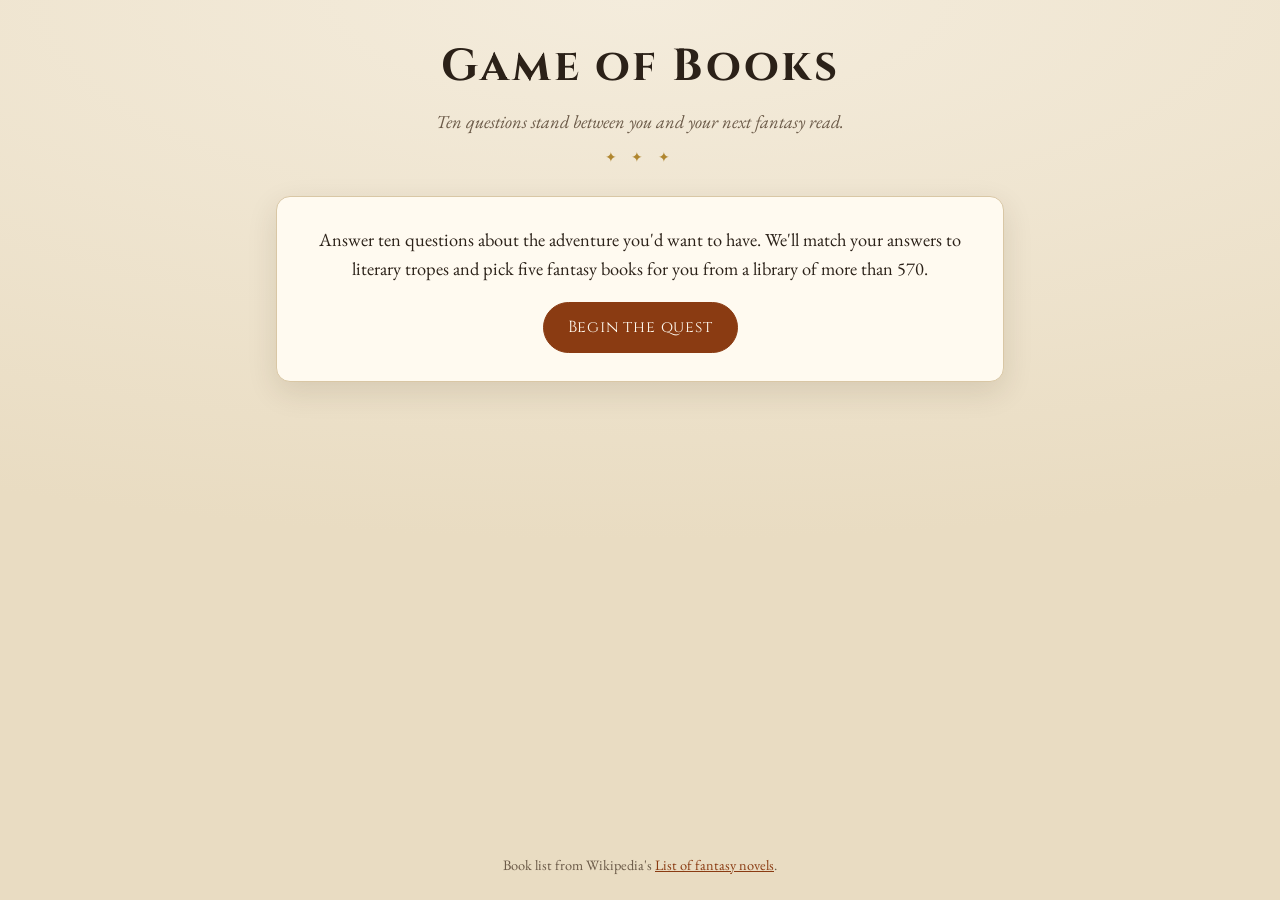
==== results.html @ 36266f68 "Add results.html with the five-book recommendation list Reads the answers from the query string, loa" ====
<!doctype html>
<html lang="en">
<head>
  <meta charset="utf-8">
  <meta name="viewport" content="width=device-width, initial-scale=1">
  <title>Your Reading List · Game of Books</title>
  <meta name="description" content="Five fantasy novels matched to your favourite literary tropes.">
  <link rel="preconnect" href="https://fonts.googleapis.com">
  <link rel="preconnect" href="https://fonts.gstatic.com" crossorigin>
  <link href="https://fonts.googleapis.com/css2?family=Cinzel:wght@600;700&family=EB+Garamond:ital@0;1&display=swap" rel="stylesheet">
  <link rel="stylesheet" href="css/styles.css">
</head>
<body>
  <main class="wrap">
    <header class="site">
      <h1><a href="./">Game of Books</a></h1>
      <p class="flourish" aria-hidden="true">✦ ✦ ✦</p>
    </header>

    <section class="card">
      <div class="results-head">
        <h2>Your reading list</h2>
        <p>Your answers point to these tropes:</p>
        <ul id="tropes" class="chips"></ul>
      </div>

      <p id="status" class="status">Searching the library…</p>
      <ol id="books" class="books"></ol>

      <div class="actions">
        <a class="btn" href="./">Play again</a>
        <button id="share" class="btn ghost" type="button">Copy link to this list</button>
      </div>
    </section>
  </main>

  <footer class="site">
    Book list from Wikipedia's <a href="https://en.wikipedia.org/wiki/List_of_fantasy_novels">List of fantasy novels</a>.
  </footer>

  <script src="js/quiz.js"></script>
  <script src="js/results.js"></script>
</body>
</html>
---- css/styles.css ----
:root {
  --bg: #f4ecdc;
  --bg-deep: #e9dcc2;
  --surface: #fffaf0;
  --ink: #2b2118;
  --ink-soft: #6b5a48;
  --accent: #8a3b12;
  --accent-ink: #fffaf0;
  --gold: #b0862f;
  --line: #d9c7a5;
  --chip: #f1e3c6;
  --shadow: 0 10px 30px rgba(60, 40, 20, 0.12);
  --radius: 14px;
  --font-display: "Cinzel", Georgia, serif;
  --font-body: "EB Garamond", Georgia, "Times New Roman", serif;
}

@media (prefers-color-scheme: dark) {
  :root {
    --bg: #15121c;
    --bg-deep: #0d0b12;
    --surface: #211c2b;
    --ink: #efe6d6;
    --ink-soft: #b5a891;
    --accent: #e0a458;
    --accent-ink: #1a1520;
    --gold: #d6b26a;
    --line: #3a3247;
    --chip: #2e2739;
    --shadow: 0 10px 30px rgba(0, 0, 0, 0.45);
  }
}

* { box-sizing: border-box; }

html, body { margin: 0; }

html { background: var(--bg-deep); }

body {
  min-height: 100vh;
  background: radial-gradient(ellipse 120% 60% at top, var(--bg) 0%, var(--bg-deep) 100%) no-repeat var(--bg-deep);
  color: var(--ink);
  font-family: var(--font-body);
  font-size: 1.15rem;
  line-height: 1.55;
  display: flex;
  flex-direction: column;
}

a { color: var(--accent); }

.wrap {
  width: 100%;
  max-width: 760px;
  margin: 0 auto;
  padding: 32px 16px 48px;
  flex: 1;
}

header.site {
  text-align: center;
  margin-bottom: 28px;
}

.site h1 {
  font-family: var(--font-display);
  font-weight: 700;
  letter-spacing: 0.06em;
  font-size: clamp(1.9rem, 6vw, 2.8rem);
  margin: 0;
}

.site h1 a { color: inherit; text-decoration: none; }

.site .tagline {
  margin: 6px 0 0;
  color: var(--ink-soft);
  font-style: italic;
}

.flourish {
  color: var(--gold);
  letter-spacing: 0.4em;
  font-size: 0.9rem;
  margin: 10px 0 0;
}

.card {
  background: var(--surface);
  border: 1px solid var(--line);
  border-radius: var(--radius);
  box-shadow: var(--shadow);
  padding: 28px 24px;
}

.btn {
  display: inline-block;
  font: inherit;
  font-family: var(--font-display);
  font-size: 1rem;
  letter-spacing: 0.05em;
  padding: 12px 24px;
  border-radius: 999px;
  border: 1px solid var(--accent);
  background: var(--accent);
  color: var(--accent-ink);
  cursor: pointer;
  text-decoration: none;
  transition: transform 0.15s ease, opacity 0.15s ease;
}

.btn:hover { transform: translateY(-1px); }
.btn:focus-visible { outline: 3px solid var(--gold); outline-offset: 3px; }

.btn.ghost {
  background: transparent;
  color: var(--accent);
}

.btn[disabled] { opacity: 0.4; cursor: default; transform: none; }

/* ---------- Intro ---------- */

.intro { text-align: center; }
.intro p { margin: 0 0 20px; }

/* ---------- Quiz ---------- */

.progress {
  display: flex;
  align-items: center;
  gap: 12px;
  margin-bottom: 20px;
  font-family: var(--font-display);
  font-size: 0.85rem;
  color: var(--ink-soft);
  letter-spacing: 0.08em;
}

.progress-track {
  flex: 1;
  height: 6px;
  background: var(--chip);
  border-radius: 999px;
  overflow: hidden;
}

.progress-fill {
  height: 100%;
  width: 0;
  background: linear-gradient(90deg, var(--gold), var(--accent));
  transition: width 0.3s ease;
}

.question h2 {
  font-family: var(--font-display);
  font-weight: 600;
  font-size: clamp(1.25rem, 4vw, 1.6rem);
  line-height: 1.3;
  margin: 0 0 20px;
}

.answers {
  list-style: none;
  margin: 0;
  padding: 0;
  display: grid;
  gap: 12px;
}

.answer {
  width: 100%;
  display: flex;
  align-items: center;
  gap: 14px;
  text-align: left;
  font: inherit;
  color: var(--ink);
  background: transparent;
  border: 1px solid var(--line);
  border-radius: 12px;
  padding: 14px 16px;
  cursor: pointer;
  transition: border-color 0.15s ease, background 0.15s ease, transform 0.15s ease;
}

.answer:hover { border-color: var(--accent); transform: translateX(2px); }
.answer:focus-visible { outline: 3px solid var(--gold); outline-offset: 2px; }

.answer.selected {
  border-color: var(--accent);
  background: var(--chip);
}

.answer .key {
  flex: none;
  width: 30px;
  height: 30px;
  border-radius: 50%;
  border: 1px solid var(--gold);
  color: var(--gold);
  display: grid;
  place-items: center;
  font-family: var(--font-display);
  font-size: 0.85rem;
}

.quiz-nav {
  display: flex;
  justify-content: space-between;
  align-items: center;
  margin-top: 22px;
  font-size: 0.95rem;
  color: var(--ink-soft);
}

.fade-in { animation: fade 0.35s ease both; }

@keyframes fade {
  from { opacity: 0; transform: translateY(6px); }
  to { opacity: 1; transform: none; }
}

/* ---------- Results ---------- */

.results-head { text-align: center; margin-bottom: 24px; }
.results-head h2 {
  font-family: var(--font-display);
  font-size: clamp(1.4rem, 5vw, 1.9rem);
  margin: 0 0 8px;
}
.results-head p { margin: 0 0 14px; color: var(--ink-soft); }

.chips {
  display: flex;
  flex-wrap: wrap;
  gap: 8px;
  justify-content: center;
  list-style: none;
  padding: 0;
  margin: 0;
}

.chip {
  background: var(--chip);
  border: 1px solid var(--line);
  border-radius: 999px;
  padding: 3px 12px;
  font-size: 0.95rem;
  white-space: nowrap;
}

.chip.strong { border-color: var(--gold); }

.books {
  list-style: none;
  margin: 0;
  padding: 0;
  display: grid;
  gap: 16px;
  counter-reset: book;
}

.book {
  display: grid;
  grid-template-columns: auto 1fr;
  gap: 4px 18px;
  align-items: start;
}

.book::before {
  counter-increment: book;
  content: counter(book);
  grid-row: span 4;
  font-family: var(--font-display);
  font-size: 2.2rem;
  line-height: 1;
  color: var(--gold);
  min-width: 1.2em;
  text-align: center;
}

.book h3 {
  font-family: var(--font-display);
  font-size: 1.2rem;
  margin: 0;
  line-height: 1.3;
}

.book .meta { margin: 0; color: var(--ink-soft); }
.book .chips { justify-content: flex-start; margin-top: 6px; }
.book .chip { font-size: 0.85rem; }
.book .links { margin: 8px 0 0; font-size: 0.95rem; }

.actions {
  display: flex;
  flex-wrap: wrap;
  gap: 12px;
  justify-content: center;
  margin-top: 28px;
}

.status { text-align: center; color: var(--ink-soft); }

footer.site {
  text-align: center;
  font-size: 0.9rem;
  color: var(--ink-soft);
  padding: 0 16px 24px;
}

@media (max-width: 480px) {
  .card { padding: 22px 16px; }
  .book { gap: 4px 12px; }
  .book::before { font-size: 1.7rem; }
}

@media (prefers-reduced-motion: reduce) {
  * { animation: none !important; transition: none !important; }
}
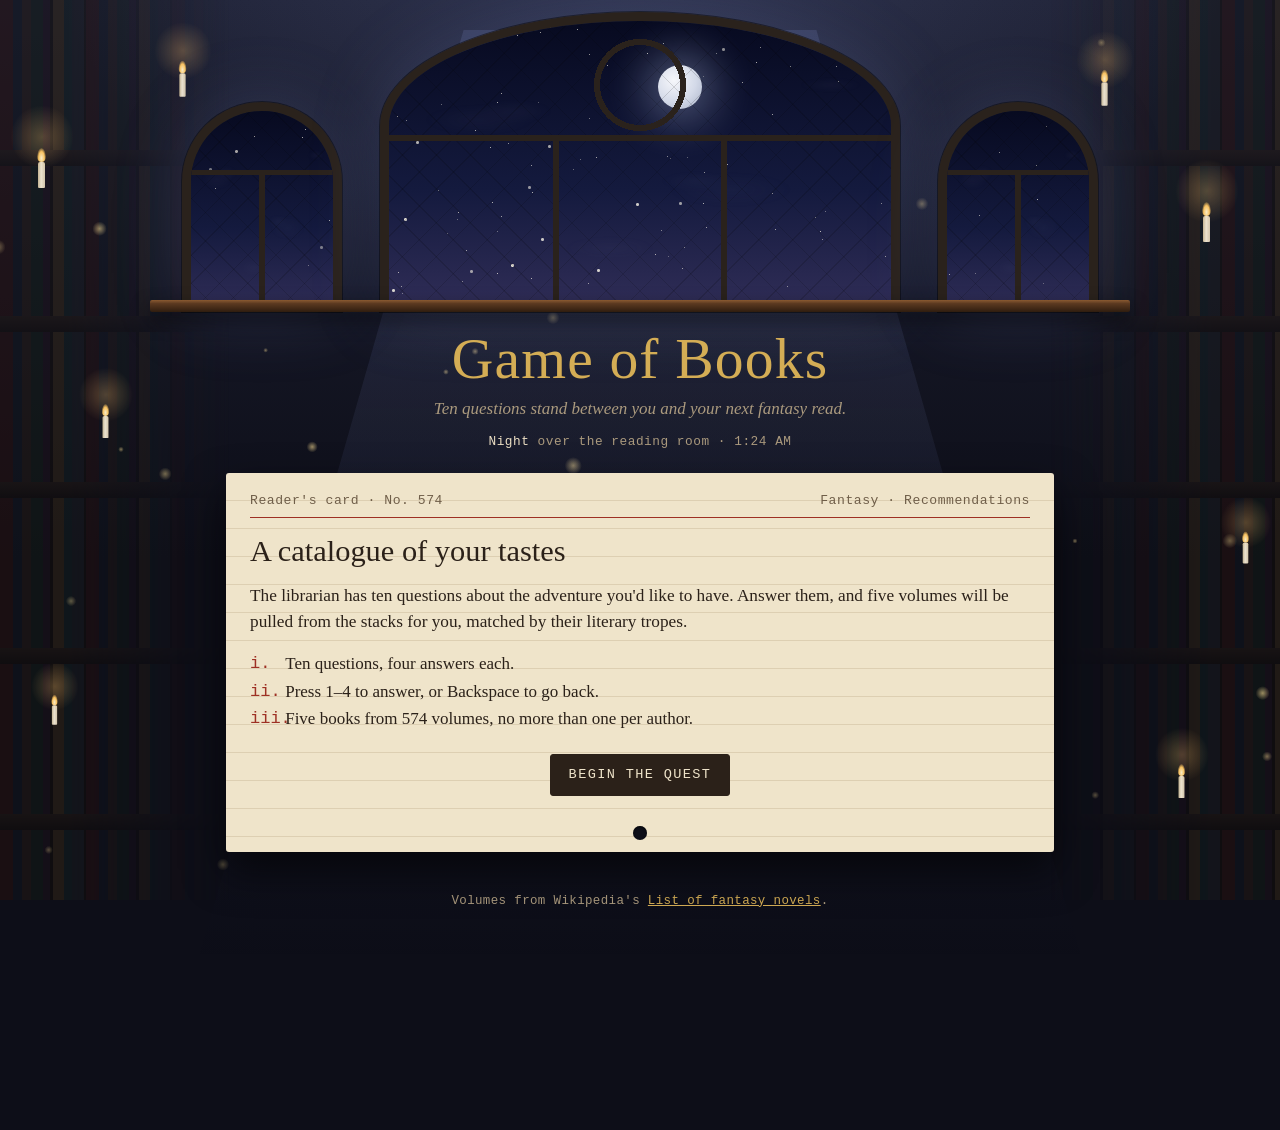
==== commit 38416b55: "Draw each library card out of its book on click Books are now buttons with a card peeking out of the" ====
--- a/results.html
+++ b/results.html
@@ -2,42 +2,42 @@
 <html lang="en">
 <head>
   <meta charset="utf-8">
-  <meta name="viewport" content="width=device-width, initial-scale=1">
+  <meta name="viewport" content="width=device-width, initial-scale=1, viewport-fit=cover">
   <title>Your Reading List · Game of Books</title>
-  <meta name="description" content="Five fantasy novels matched to your favourite literary tropes.">
+  <meta name="description" content="Five fantasy novels pulled from the stacks and matched to your favourite literary tropes.">
+  <meta name="theme-color" content="#14100c">
   <link rel="preconnect" href="https://fonts.googleapis.com">
   <link rel="preconnect" href="https://fonts.gstatic.com" crossorigin>
-  <link href="https://fonts.googleapis.com/css2?family=Cinzel:wght@600;700&family=EB+Garamond:ital@0;1&display=swap" rel="stylesheet">
+  <link rel="stylesheet" href="https://fonts.googleapis.com/css2?family=Alegreya:ital,wght@0,400;0,500;0,700;1,400&family=Cutive+Mono&family=IM+Fell+English+SC&family=IM+Fell+English:ital@0;1&display=swap">
   <link rel="stylesheet" href="css/styles.css">
 </head>
 <body>
   <main class="wrap">
-    <header class="site">
+    <header class="masthead">
       <h1><a href="./">Game of Books</a></h1>
-      <p class="flourish" aria-hidden="true">✦ ✦ ✦</p>
+      <p class="skytime" id="skytime"></p>
     </header>
 
-    <section class="card">
-      <div class="results-head">
-        <h2>Your reading list</h2>
-        <p>Your answers point to these tropes:</p>
-        <ul id="tropes" class="chips"></ul>
-      </div>
+    <h2 class="panel-h">Your Reading List</h2>
+    <p class="intro-line">Five volumes pulled from the stacks for you. Open a book to draw out its library card.</p>
+    <ul class="tastes" id="tropes"><li class="k">Your tropes</li></ul>
 
-      <p id="status" class="status">Searching the library…</p>
-      <ol id="books" class="books"></ol>
+    <p id="status" class="status" aria-live="polite">Searching the stacks…</p>
+    <div class="bookcase" id="case" hidden></div>
+    <p class="all-row"><button id="open-all" class="btn" type="button" hidden>Draw out every card</button></p>
+    <ol id="books" class="recs"></ol>
 
-      <div class="actions">
-        <a class="btn" href="./">Play again</a>
-        <button id="share" class="btn ghost" type="button">Copy link to this list</button>
-      </div>
-    </section>
+    <div class="actions">
+      <a class="btn solid" href="./">Play again</a>
+      <button id="share" class="btn" type="button">Copy link to this list</button>
+    </div>
   </main>
 
   <footer class="site">
-    Book list from Wikipedia's <a href="https://en.wikipedia.org/wiki/List_of_fantasy_novels">List of fantasy novels</a>.
+    Volumes from Wikipedia's <a href="https://en.wikipedia.org/wiki/List_of_fantasy_novels">List of fantasy novels</a>.
   </footer>
 
+  <script src="js/room.js"></script>
   <script src="js/quiz.js"></script>
   <script src="js/results.js"></script>
 </body>
--- a/css/styles.css
+++ b/css/styles.css
@@ -1,321 +1,396 @@
+/*
+ * Game of Books — styled as the Fantasy Reading Room: a library hall under a
+ * tall arched window whose sky follows the viewer's local hour, walnut shelves
+ * of gilt leather spines, and parchment catalogue cards. Single dark look by design.
+ */
 :root {
-  --bg: #f4ecdc;
-  --bg-deep: #e9dcc2;
-  --surface: #fffaf0;
-  --ink: #2b2118;
-  --ink-soft: #6b5a48;
-  --accent: #8a3b12;
-  --accent-ink: #fffaf0;
-  --gold: #b0862f;
-  --line: #d9c7a5;
-  --chip: #f1e3c6;
-  --shadow: 0 10px 30px rgba(60, 40, 20, 0.12);
-  --radius: 14px;
-  --font-display: "Cinzel", Georgia, serif;
-  --font-body: "EB Garamond", Georgia, "Times New Roman", serif;
-}
-
-@media (prefers-color-scheme: dark) {
-  :root {
-    --bg: #15121c;
-    --bg-deep: #0d0b12;
-    --surface: #211c2b;
-    --ink: #efe6d6;
-    --ink-soft: #b5a891;
-    --accent: #e0a458;
-    --accent-ink: #1a1520;
-    --gold: #d6b26a;
-    --line: #3a3247;
-    --chip: #2e2739;
-    --shadow: 0 10px 30px rgba(0, 0, 0, 0.45);
-  }
-}
-
-* { box-sizing: border-box; }
-
-html, body { margin: 0; }
-
-html { background: var(--bg-deep); }
-
+  color-scheme: dark;
+  --night: #14100c; --wall: #1e1712; --line: #3b2a1c;
+  --wood: #5b3920; --wood-lo: #2f1d0f; --wood-hi: #8a5a31;
+  --parch: #ecdfc4; --muted: #ab9a7e; --gilt: #d4ad55; --gilt-dim: #9a7a37;
+  --card: #efe4ca; --card-hi: #f7efdd; --card-ink: #2b2119; --card-rule: #d3c09c; --card-muted: #6f5e49; --stamp: #9e3024;
+  --l0: #6f201c; --l1: #24432f; --l2: #22324f; --l3: #86581e; --l4: #4b2442; --l5: #5b3b25; --l6: #1f4b4a; --l7: #3b404b;
+  --f-display: "IM Fell English SC", "IM Fell English", Georgia, serif;
+  --f-title: "IM Fell English", Georgia, serif;
+  --f-body: "Alegreya", Georgia, "Times New Roman", serif;
+  --f-mono: "Cutive Mono", "Courier New", Courier, monospace;
+  --plank: 16px;
+  --stone: #2a221c; --win-h: clamp(170px, 28vw, 300px);
+  /* sky tokens: overwritten by js/room.js from the viewer's local hour (these are early-evening values) */
+  --sky-top: #121a42; --sky-mid: #3d2f6b; --sky-low: #9a4f6a; --glow: #b07aa0; --glow-soft: rgba(176,122,160,.22); --glow-faint: rgba(176,122,160,.08);
+  --room-top: #2a1d22; --cloud: rgba(210,170,200,.55); --star-op: .5; --cloud-op: .3; --candle-op: .9;
+  --orb-x: 80%; --orb-y: 30%; --orb-bg: radial-gradient(circle at 35% 35%, #f4f6fb, #cfd6e6 60%, #aab3c8); --orb-glow: rgba(200,215,255,.35);
+}
+
+*, *::before, *::after { box-sizing: border-box; }
+html { background: var(--night); }
 body {
-  min-height: 100vh;
-  background: radial-gradient(ellipse 120% 60% at top, var(--bg) 0%, var(--bg-deep) 100%) no-repeat var(--bg-deep);
-  color: var(--ink);
-  font-family: var(--font-body);
-  font-size: 1.15rem;
-  line-height: 1.55;
-  display: flex;
-  flex-direction: column;
-}
-
-a { color: var(--accent); }
+  position: relative; z-index: 0; margin: 0; min-height: 100vh;
+  background-color: var(--night); color: var(--parch);
+  font-family: var(--f-body); font-size: 17px; line-height: 1.5;
+  transition: background-color 2s;
+}
+[hidden] { display: none !important; }
+button { font: inherit; color: inherit; }
+:focus-visible { outline: 2px solid var(--gilt); outline-offset: 2px; }
+a { color: var(--gilt); }
 
 .wrap {
-  width: 100%;
-  max-width: 760px;
-  margin: 0 auto;
-  padding: 32px 16px 48px;
-  flex: 1;
-}
-
-header.site {
-  text-align: center;
-  margin-bottom: 28px;
-}
-
-.site h1 {
-  font-family: var(--font-display);
-  font-weight: 700;
-  letter-spacing: 0.06em;
-  font-size: clamp(1.9rem, 6vw, 2.8rem);
-  margin: 0;
-}
-
-.site h1 a { color: inherit; text-decoration: none; }
-
-.site .tagline {
-  margin: 6px 0 0;
-  color: var(--ink-soft);
-  font-style: italic;
-}
-
-.flourish {
-  color: var(--gold);
-  letter-spacing: 0.4em;
-  font-size: 0.9rem;
-  margin: 10px 0 0;
-}
-
+  position: relative; max-width: 860px; margin: 0 auto;
+  padding: calc(var(--win-h) + 30px) max(16px, env(safe-area-inset-right, 0px)) 40px max(16px, env(safe-area-inset-left, 0px));
+}
+
+/* ---------- the hall: room light, side stacks, candles, motes ---------- */
+.room {
+  position: fixed; inset: 0; z-index: -2; pointer-events: none; overflow: hidden;
+  background: radial-gradient(ellipse 65% 55% at 50% -8%, var(--glow-soft), transparent 72%), linear-gradient(to bottom, var(--room-top), var(--night) 62%);
+}
+.hall-stacks {
+  position: absolute; top: 0; bottom: 0; width: max(56px, calc((100vw - 860px) / 2 + 20px)); opacity: .5; filter: brightness(.42) saturate(.7);
+  background: repeating-linear-gradient(to bottom, transparent 0, transparent 150px, var(--wood) 150px, var(--wood-lo) 166px),
+    repeating-linear-gradient(90deg, var(--l0) 0 13px, var(--l2) 13px 22px, var(--l5) 22px 31px, var(--l1) 31px 43px, var(--l4) 43px 50px, var(--wood-lo) 50px 53px, var(--l3) 53px 64px, var(--l6) 64px 72px, var(--l7) 72px 84px, var(--wood-lo) 84px 86px);
+}
+.hall-stacks.l { left: 0; -webkit-mask-image: linear-gradient(to right, #000 30%, transparent); mask-image: linear-gradient(to right, #000 30%, transparent); }
+.hall-stacks.r { right: 0; -webkit-mask-image: linear-gradient(to left, #000 30%, transparent); mask-image: linear-gradient(to left, #000 30%, transparent); }
+#motes { position: absolute; inset: 0; width: 100%; height: 100%; }
+.candle {
+  position: absolute; left: var(--x); top: var(--y); width: 7px; height: 26px; border-radius: 2px 2px 1px 1px;
+  opacity: var(--candle-op); transform: scale(var(--s, 1));
+  background: linear-gradient(90deg, #c9b996, #f3ead6 45%, #d9cbb0);
+  animation: bob 7s ease-in-out var(--d, 0s) infinite alternate; transition: opacity 2s;
+}
+.candle::before {
+  content: ""; position: absolute; bottom: 100%; left: 50%; width: 9px; height: 14px; margin-left: -4.5px;
+  border-radius: 50% 50% 50% 50% / 62% 62% 38% 38%;
+  background: radial-gradient(ellipse at 50% 72%, #fff7d6 0, #ffc861 45%, rgba(255,140,40,0) 75%);
+  animation: flick 1.8s ease-in-out var(--d, 0s) infinite alternate;
+}
+.candle::after {
+  content: ""; position: absolute; bottom: 60%; left: 50%; width: 70px; height: 70px; margin-left: -35px; border-radius: 50%;
+  background: radial-gradient(circle, rgba(255,196,110,.28), rgba(255,196,110,0) 65%);
+}
+@keyframes bob { from { translate: 0 0; } to { translate: 0 -14px; } }
+@keyframes flick { from { transform: scaleY(1) rotate(-2deg); } to { transform: scaleY(1.15) rotate(3deg); } }
+
+/* ---------- the window band ---------- */
+.skyband {
+  position: absolute; top: 0; left: 0; right: 0; height: calc(var(--win-h) + 12px); z-index: -1; pointer-events: none;
+  display: flex; justify-content: center; align-items: flex-end; gap: clamp(14px, 3vw, 40px);
+}
+.beam {
+  position: absolute; top: 30px; left: 50%; width: min(980px, 96vw); height: min(1100px, 190vw); transform: translateX(-50%);
+  background: linear-gradient(to bottom, var(--glow-soft), var(--glow-faint) 45%, transparent 85%);
+  clip-path: polygon(32% 0, 68% 0, 100% 100%, 0 100%); mix-blend-mode: screen; opacity: .9;
+}
+.win {
+  position: relative; overflow: hidden; border: 9px solid var(--stone); border-bottom: 0;
+  border-radius: 50% 50% 0 0 / 38% 38% 0 0;
+  box-shadow: inset 0 0 34px rgba(0,0,0,.5), 0 0 70px var(--glow-soft), 0 0 0 1px rgba(0,0,0,.6);
+}
+.win.main { width: min(520px, 82vw); height: var(--win-h); }
+.win.side { width: min(160px, 15vw); height: calc(var(--win-h) * .7); }
+.sky { position: absolute; inset: 0; background: linear-gradient(to bottom, var(--sky-top), var(--sky-mid) 58%, var(--sky-low)); }
+.win .stars {
+  position: absolute; top: 0; left: 0; width: 1px; height: 1px; border-radius: 50%; opacity: var(--star-op);
+  animation: twinkle 5s ease-in-out infinite alternate; transition: opacity 2s;
+}
+.win .stars.b { animation-duration: 3.4s; animation-delay: -2s; }
+@keyframes twinkle { from { opacity: var(--star-op); } to { opacity: calc(var(--star-op) * .45); } }
+.clouds {
+  position: absolute; top: 0; bottom: 0; left: 0; width: 200%; opacity: var(--cloud-op); transition: opacity 2s;
+  background-repeat: repeat-x; background-size: 50% 100%;
+  background-image: radial-gradient(ellipse 16% 8% at 18% 34%, var(--cloud), transparent 70%), radial-gradient(ellipse 11% 6% at 25% 31%, var(--cloud), transparent 70%),
+    radial-gradient(ellipse 18% 9% at 68% 58%, var(--cloud), transparent 70%), radial-gradient(ellipse 10% 5% at 61% 55%, var(--cloud), transparent 70%),
+    radial-gradient(ellipse 13% 6% at 44% 78%, var(--cloud), transparent 70%), radial-gradient(ellipse 9% 4% at 88% 22%, var(--cloud), transparent 70%);
+  animation: drift 180s linear infinite;
+}
+@keyframes drift { to { transform: translateX(-50%); } }
+.orb {
+  position: absolute; left: var(--orb-x); top: var(--orb-y); width: 44px; height: 44px; border-radius: 50%;
+  transform: translate(-50%, -50%); background: var(--orb-bg); box-shadow: 0 0 42px 14px var(--orb-glow);
+}
+.tracery {
+  position: absolute; inset: 0;
+  background: linear-gradient(90deg, transparent calc(33.3% - 3px), var(--stone) calc(33.3% - 3px) calc(33.3% + 3px), transparent calc(33.3% + 3px) calc(66.7% - 3px), var(--stone) calc(66.7% - 3px) calc(66.7% + 3px), transparent calc(66.7% + 3px)) 0 100% / 100% 60% no-repeat,
+    linear-gradient(var(--stone), var(--stone)) 0 40% / 100% 6px no-repeat,
+    radial-gradient(circle at 50% 22%, transparent 0 40px, var(--stone) 40px 46px, transparent 46px),
+    repeating-linear-gradient(45deg, rgba(0,0,0,.14) 0 1px, transparent 1px 24px), repeating-linear-gradient(-45deg, rgba(0,0,0,.14) 0 1px, transparent 1px 24px);
+}
+.win.side .tracery {
+  background: linear-gradient(90deg, transparent calc(50% - 3px), var(--stone) calc(50% - 3px) calc(50% + 3px), transparent calc(50% + 3px)) 0 100% / 100% 70% no-repeat,
+    linear-gradient(var(--stone), var(--stone)) 0 30% / 100% 5px no-repeat,
+    repeating-linear-gradient(45deg, rgba(0,0,0,.14) 0 1px, transparent 1px 20px), repeating-linear-gradient(-45deg, rgba(0,0,0,.14) 0 1px, transparent 1px 20px);
+}
+.sill {
+  position: absolute; bottom: 0; left: 50%; transform: translateX(-50%); width: min(980px, 96vw); height: 12px; border-radius: 2px;
+  background: linear-gradient(var(--wood-hi), var(--wood) 30%, var(--wood-lo)); box-shadow: 0 8px 18px rgba(0,0,0,.55);
+}
+
+/* ---------- masthead ---------- */
+.masthead { text-align: center; margin-bottom: 22px; }
+.masthead h1 {
+  font-family: var(--f-display); font-weight: 400; font-size: clamp(2.3rem, 7vw, 3.6rem); line-height: 1;
+  margin: 0; color: var(--gilt); letter-spacing: .02em;
+}
+.masthead h1 a { color: inherit; text-decoration: none; }
+.masthead .sub { margin: .5rem auto 0; color: var(--muted); font-style: italic; max-width: 52ch; }
+.skytime { font-family: var(--f-mono); font-size: .8rem; color: var(--muted); margin: .7rem 0 0; letter-spacing: .04em; }
+.skytime b { color: var(--parch); font-weight: 400; }
+.orn { color: var(--gilt-dim); }
+
+/* ---------- buttons ---------- */
+.btn {
+  display: inline-flex; align-items: center; justify-content: center; gap: 8px;
+  font-family: var(--f-mono); font-size: .85rem; letter-spacing: .1em; text-transform: uppercase; text-decoration: none;
+  padding: .6rem 1.1rem; border-radius: 3px; cursor: pointer;
+  background: rgba(0,0,0,.28); border: 1px solid var(--gilt-dim); color: var(--gilt);
+}
+.btn:hover { border-color: var(--gilt); color: var(--parch); }
+.btn.solid { background: var(--gilt); border-color: var(--gilt); color: var(--night); }
+.btn.solid:hover { background: #e2bf6c; color: var(--night); }
+.btn.ink { background: var(--card-ink); border-color: var(--card-ink); color: var(--card); }
+.btn.ink:hover { background: var(--stamp); border-color: var(--stamp); color: var(--card-hi); }
+.btn[disabled] { opacity: .35; cursor: default; }
+.linkbtn {
+  background: none; border: 0; padding: .3rem 0; cursor: pointer;
+  font-family: var(--f-mono); font-size: .8rem; letter-spacing: .06em; text-transform: uppercase;
+  color: var(--card-muted); text-decoration: underline; text-underline-offset: 3px;
+}
+.linkbtn:hover { color: var(--stamp); }
+.linkbtn[disabled] { opacity: .35; cursor: default; text-decoration: none; }
+
+/* ---------- catalogue card ---------- */
 .card {
-  background: var(--surface);
-  border: 1px solid var(--line);
-  border-radius: var(--radius);
-  box-shadow: var(--shadow);
-  padding: 28px 24px;
-}
-
-.btn {
-  display: inline-block;
-  font: inherit;
-  font-family: var(--font-display);
-  font-size: 1rem;
-  letter-spacing: 0.05em;
-  padding: 12px 24px;
-  border-radius: 999px;
-  border: 1px solid var(--accent);
-  background: var(--accent);
-  color: var(--accent-ink);
-  cursor: pointer;
-  text-decoration: none;
-  transition: transform 0.15s ease, opacity 0.15s ease;
-}
-
-.btn:hover { transform: translateY(-1px); }
-.btn:focus-visible { outline: 3px solid var(--gold); outline-offset: 3px; }
-
-.btn.ghost {
-  background: transparent;
-  color: var(--accent);
-}
-
-.btn[disabled] { opacity: 0.4; cursor: default; transform: none; }
-
-/* ---------- Intro ---------- */
-
-.intro { text-align: center; }
-.intro p { margin: 0 0 20px; }
-
-/* ---------- Quiz ---------- */
-
-.progress {
-  display: flex;
-  align-items: center;
-  gap: 12px;
-  margin-bottom: 20px;
-  font-family: var(--font-display);
-  font-size: 0.85rem;
-  color: var(--ink-soft);
-  letter-spacing: 0.08em;
-}
-
-.progress-track {
-  flex: 1;
-  height: 6px;
-  background: var(--chip);
-  border-radius: 999px;
-  overflow: hidden;
-}
-
-.progress-fill {
-  height: 100%;
-  width: 0;
-  background: linear-gradient(90deg, var(--gold), var(--accent));
-  transition: width 0.3s ease;
-}
-
-.question h2 {
-  font-family: var(--font-display);
-  font-weight: 600;
-  font-size: clamp(1.25rem, 4vw, 1.6rem);
-  line-height: 1.3;
-  margin: 0 0 20px;
-}
-
-.answers {
-  list-style: none;
-  margin: 0;
-  padding: 0;
-  display: grid;
-  gap: 12px;
-}
-
+  position: relative; color-scheme: light; color: var(--card-ink);
+  background-color: var(--card);
+  background-image: repeating-linear-gradient(to bottom, transparent 0, transparent 27px, rgba(140,110,70,.18) 27px, rgba(140,110,70,.18) 28px);
+  border-radius: 3px; padding: 18px 24px 40px; box-shadow: 0 18px 40px rgba(0,0,0,.6); min-width: 0;
+}
+.card::after { /* the punched hole at the foot of a catalogue card */
+  content: ""; position: absolute; bottom: 12px; left: calc(50% - 7px); width: 14px; height: 14px; border-radius: 50%;
+  background: var(--night); box-shadow: inset 0 1px 2px rgba(0,0,0,.7);
+}
+.card-top {
+  display: flex; justify-content: space-between; gap: 6px 12px; flex-wrap: wrap;
+  border-bottom: 1px solid var(--stamp); padding-bottom: 6px;
+  font-family: var(--f-mono); font-size: .82rem; color: var(--card-muted); letter-spacing: .04em;
+}
+.card h2 { font-family: var(--f-title); font-weight: 400; font-size: clamp(1.45rem, 4.4vw, 1.9rem); line-height: 1.2; margin: .9rem 0 .9rem; text-wrap: balance; }
+.card h2:focus { outline: none; }
+.card p { margin: 0 0 1rem; }
+.card a { color: var(--stamp); }
+.stamp {
+  position: absolute; right: 22px; bottom: 9px; transform: rotate(-8deg) scale(1.3);
+  border: 2px solid var(--stamp); color: var(--stamp); font-family: var(--f-mono); font-size: .9rem;
+  text-transform: uppercase; letter-spacing: .12em; padding: 2px 8px; opacity: 0; pointer-events: none;
+  transition: opacity .2s, transform .2s;
+}
+.stamp.show { opacity: .9; transform: rotate(-8deg) scale(1); }
+
+/* intro card */
+.intro .lead { font-size: 1.08rem; }
+.intro .rules { list-style: none; padding: 0; margin: 0 0 1.4rem; display: grid; gap: 2px; }
+.intro .rules li { display: grid; grid-template-columns: 2.2rem 1fr; }
+.intro .rules b { font-family: var(--f-mono); font-weight: 400; color: var(--stamp); }
+.intro .go { text-align: center; }
+
+/* ---------- progress shelf ---------- */
+.shelf {
+  position: relative; display: flex; justify-content: center; align-items: flex-end; gap: 3px;
+  height: 84px; padding: 0 14px var(--plank); margin: 0 auto 18px; max-width: 420px;
+  border: 10px solid var(--wood); border-bottom-width: 0; border-radius: 3px 3px 0 0;
+  background: linear-gradient(to bottom, transparent calc(100% - var(--plank)), var(--wood-hi) calc(100% - var(--plank)), var(--wood) calc(100% - var(--plank) + 3px), var(--wood-lo)), var(--wall);
+  box-shadow: inset 0 0 40px rgba(0,0,0,.75), 0 12px 26px rgba(0,0,0,.45);
+}
+.shelf .vol {
+  width: 22px; height: var(--h); border-radius: 2px 2px 1px 1px; position: relative;
+  background: linear-gradient(90deg, rgba(0,0,0,.5) 0, rgba(255,255,255,.11) 20%, rgba(255,255,255,.02) 46%, rgba(0,0,0,.2) 76%, rgba(0,0,0,.55) 100%), var(--c);
+  box-shadow: inset 0 7px 0 -5px var(--gilt-dim), inset 0 -9px 0 -7px var(--gilt-dim), 1px 0 0 rgba(0,0,0,.6);
+  filter: saturate(.3) brightness(.45); transition: filter .4s, transform .25s;
+}
+.shelf .vol.done { filter: none; }
+.shelf .vol.done::after { content: ""; position: absolute; left: 50%; bottom: 14px; width: 4px; height: 4px; margin-left: -2px; border-radius: 50%; background: var(--gilt); }
+.shelf .vol.now { filter: none; transform: translateY(-8px); box-shadow: inset 0 7px 0 -5px var(--gilt), inset 0 -9px 0 -7px var(--gilt), 0 0 14px rgba(212,173,85,.35); }
+
+/* ---------- question card ---------- */
+.answers { list-style: none; margin: 0; padding: 0; display: grid; gap: 4px; }
 .answer {
-  width: 100%;
-  display: flex;
-  align-items: center;
-  gap: 14px;
-  text-align: left;
-  font: inherit;
-  color: var(--ink);
-  background: transparent;
-  border: 1px solid var(--line);
-  border-radius: 12px;
-  padding: 14px 16px;
-  cursor: pointer;
-  transition: border-color 0.15s ease, background 0.15s ease, transform 0.15s ease;
-}
-
-.answer:hover { border-color: var(--accent); transform: translateX(2px); }
-.answer:focus-visible { outline: 3px solid var(--gold); outline-offset: 2px; }
-
-.answer.selected {
-  border-color: var(--accent);
-  background: var(--chip);
-}
-
-.answer .key {
-  flex: none;
-  width: 30px;
-  height: 30px;
-  border-radius: 50%;
-  border: 1px solid var(--gold);
-  color: var(--gold);
-  display: grid;
-  place-items: center;
-  font-family: var(--font-display);
-  font-size: 0.85rem;
-}
-
+  width: 100%; display: grid; grid-template-columns: 2.2rem 1fr; align-items: baseline; text-align: left;
+  font-family: var(--f-body); font-size: 1.05rem; line-height: 1.4; color: var(--card-ink);
+  background: transparent; border: 0; border-left: 3px solid transparent; border-radius: 2px;
+  padding: .5rem .6rem .5rem .5rem; cursor: pointer; transition: background .15s, border-color .15s;
+}
+.answer:hover { background: rgba(211,192,156,.45); border-left-color: var(--stamp); }
+.answer .key { font-family: var(--f-mono); color: var(--stamp); }
+.answer.selected { background: var(--card-ink); color: var(--card); border-left-color: var(--stamp); }
+.answer.selected .key { color: var(--gilt); }
 .quiz-nav {
-  display: flex;
-  justify-content: space-between;
-  align-items: center;
-  margin-top: 22px;
-  font-size: 0.95rem;
-  color: var(--ink-soft);
-}
-
-.fade-in { animation: fade 0.35s ease both; }
-
-@keyframes fade {
-  from { opacity: 0; transform: translateY(6px); }
-  to { opacity: 1; transform: none; }
-}
-
-/* ---------- Results ---------- */
-
-.results-head { text-align: center; margin-bottom: 24px; }
-.results-head h2 {
-  font-family: var(--font-display);
-  font-size: clamp(1.4rem, 5vw, 1.9rem);
-  margin: 0 0 8px;
-}
-.results-head p { margin: 0 0 14px; color: var(--ink-soft); }
-
-.chips {
-  display: flex;
-  flex-wrap: wrap;
-  gap: 8px;
-  justify-content: center;
-  list-style: none;
-  padding: 0;
-  margin: 0;
-}
-
-.chip {
-  background: var(--chip);
-  border: 1px solid var(--line);
-  border-radius: 999px;
-  padding: 3px 12px;
-  font-size: 0.95rem;
-  white-space: nowrap;
-}
-
-.chip.strong { border-color: var(--gold); }
-
-.books {
-  list-style: none;
-  margin: 0;
-  padding: 0;
-  display: grid;
-  gap: 16px;
-  counter-reset: book;
-}
-
-.book {
-  display: grid;
-  grid-template-columns: auto 1fr;
-  gap: 4px 18px;
-  align-items: start;
-}
-
-.book::before {
-  counter-increment: book;
-  content: counter(book);
-  grid-row: span 4;
-  font-family: var(--font-display);
-  font-size: 2.2rem;
-  line-height: 1;
-  color: var(--gold);
-  min-width: 1.2em;
-  text-align: center;
-}
-
-.book h3 {
-  font-family: var(--font-display);
-  font-size: 1.2rem;
-  margin: 0;
-  line-height: 1.3;
-}
-
-.book .meta { margin: 0; color: var(--ink-soft); }
-.book .chips { justify-content: flex-start; margin-top: 6px; }
-.book .chip { font-size: 0.85rem; }
-.book .links { margin: 8px 0 0; font-size: 0.95rem; }
-
-.actions {
-  display: flex;
-  flex-wrap: wrap;
-  gap: 12px;
-  justify-content: center;
-  margin-top: 28px;
-}
-
-.status { text-align: center; color: var(--ink-soft); }
-
-footer.site {
-  text-align: center;
-  font-size: 0.9rem;
-  color: var(--ink-soft);
-  padding: 0 16px 24px;
-}
-
-@media (max-width: 480px) {
-  .card { padding: 22px 16px; }
-  .book { gap: 4px 12px; }
-  .book::before { font-size: 1.7rem; }
-}
-
+  display: flex; justify-content: space-between; align-items: center; flex-wrap: wrap; gap: 6px 14px;
+  margin-top: 16px; padding-top: 10px; border-top: 1px dashed var(--card-rule);
+  font-family: var(--f-mono); font-size: .78rem; color: var(--card-muted); letter-spacing: .04em;
+}
+.fade-in { animation: fade .35s ease both; }
+@keyframes fade { from { opacity: 0; transform: translateY(6px); } to { opacity: 1; transform: none; } }
+
+/* ---------- results ---------- */
+.panel-h { font-family: var(--f-display); font-weight: 400; color: var(--gilt); font-size: clamp(1.6rem, 5vw, 2rem); margin: 0 0 6px; text-align: center; }
+.intro-line { color: var(--muted); font-style: italic; text-align: center; max-width: 56ch; margin: 0 auto 12px; }
+.tastes { display: flex; flex-wrap: wrap; gap: 6px 8px; align-items: center; justify-content: center; margin: 0 0 22px; padding: 0; list-style: none; }
+.tastes .k { font-family: var(--f-mono); font-size: .76rem; text-transform: uppercase; letter-spacing: .08em; color: var(--muted); margin-right: 4px; }
+.tag { font-family: var(--f-mono); font-size: .8rem; border: 1px solid var(--gilt-dim); color: var(--parch); border-radius: 2px; padding: 1px 7px; }
+
+.bookcase {
+  position: relative; display: flex; justify-content: center; align-items: flex-end; gap: 3px;
+  height: 196px; padding: 0 12px var(--plank); margin: 0 auto 26px; max-width: 520px;
+  border: 14px solid var(--wood); border-bottom-width: 10px; border-radius: 3px;
+  background: linear-gradient(to bottom, transparent calc(100% - var(--plank)), var(--wood-hi) calc(100% - var(--plank)), var(--wood) calc(100% - var(--plank) + 3px), var(--wood-lo)), var(--wall);
+  box-shadow: inset 0 0 60px rgba(0,0,0,.75), 0 18px 40px rgba(0,0,0,.5);
+}
+.spine {
+  position: relative; width: var(--w); height: var(--h); padding: 15px 0 19px; border-radius: 2px 2px 1px 1px;
+  color: var(--parch); display: flex; justify-content: center; text-decoration: none;
+  background: linear-gradient(90deg, rgba(0,0,0,.5) 0, rgba(255,255,255,.11) 20%, rgba(255,255,255,.02) 46%, rgba(0,0,0,.2) 76%, rgba(0,0,0,.55) 100%), var(--c);
+  box-shadow: inset 0 9px 0 -6px var(--gilt-dim), inset 0 -12px 0 -9px var(--gilt-dim), 1px 0 0 rgba(0,0,0,.6);
+  transition: transform .18s ease;
+}
+.spine:hover { transform: translateY(-7px); }
+.spine .st {
+  writing-mode: vertical-rl; display: block; height: 100%; font-family: var(--f-title); font-size: 12px; line-height: 1.05;
+  white-space: nowrap; overflow: hidden; text-overflow: ellipsis; letter-spacing: .02em; text-shadow: 0 1px 0 rgba(0,0,0,.6);
+}
+.spine.series::before { content: ""; position: absolute; left: 3px; right: 3px; top: 26px; height: 1px; background: var(--gilt); box-shadow: 0 4px 0 var(--gilt); opacity: .8; }
+.spine .rk { position: absolute; bottom: 4px; left: 0; right: 0; text-align: center; font-family: var(--f-mono); font-size: 9px; color: var(--gilt); }
+.spine.shelved { animation: shelve .5s ease both; animation-delay: calc(var(--i) * 90ms); }
+@keyframes shelve { from { opacity: 0; transform: translateY(-30px); } to { opacity: 1; transform: none; } }
+
+.recs { list-style: none; margin: 0; padding: 0; display: grid; gap: 34px; }
+.all-row { text-align: center; margin: 0 0 22px; }
+.rec {
+  --from-x: -215px; --from-y: 12px; --origin: left center;
+  display: grid; grid-template-columns: 200px minmax(0, 1fr); gap: 30px; align-items: start; scroll-margin-top: 20px;
+}
+.rec:target .libcard { outline: 2px solid var(--gilt); outline-offset: 3px; }
+
+/* left: a colourful cloth-bound book, front cover facing out */
+.tome {
+  position: relative; width: 190px; aspect-ratio: 2 / 3; justify-self: center;
+  border-radius: 3px 9px 9px 3px; padding: 12px 12px 12px 20px;
+  background:
+    linear-gradient(90deg, rgba(0,0,0,.45) 0, rgba(0,0,0,.15) 5%, rgba(255,255,255,.22) 7%, rgba(255,255,255,0) 11%, rgba(0,0,0,0) 80%, rgba(0,0,0,.25) 100%),
+    repeating-linear-gradient(45deg, rgba(255,255,255,.035) 0 2px, transparent 2px 6px),
+    radial-gradient(ellipse at 30% 18%, var(--bh), var(--b) 72%);
+  box-shadow:
+    3px 3px 0 -1px var(--card-hi), 6px 6px 0 -2px var(--card-rule), 8px 8px 0 -3px #bfa77c,
+    0 22px 38px rgba(0,0,0,.6);
+  transform: rotate(-2deg); transition: transform .3s ease;
+}
+.tome-btn {
+  position: relative; z-index: 2; justify-self: center; display: block; margin: 8px 0 0;
+  background: none; border: 0; padding: 0; cursor: pointer; border-radius: 6px;
+}
+.tome-btn:focus-visible { outline: 2px solid var(--gilt); outline-offset: 8px; }
+.tome-btn .tome { display: block; z-index: 1; }
+.tome-btn:hover .tome, .tome-btn:focus-visible .tome { transform: rotate(0deg) translateY(-4px); }
+.rec.open .tome { transform: rotate(0deg); }
+/* a library card peeking out of the top of the closed book */
+.peek {
+  position: absolute; z-index: 0; top: 4px; left: 50%; width: 118px; height: 72px; margin-left: -54px; border-radius: 2px;
+  background: linear-gradient(var(--stamp), var(--stamp)) 10px 13px / calc(100% - 20px) 1px no-repeat,
+    repeating-linear-gradient(to bottom, transparent 0 13px, rgba(140,110,70,.25) 13px 14px), var(--card);
+  box-shadow: 0 2px 6px rgba(0,0,0,.4); transform: rotate(3deg); transition: transform .3s ease, opacity .2s;
+}
+.tome-btn:hover .peek, .tome-btn:focus-visible .peek { transform: translateY(-22px) rotate(3deg); }
+.rec.open .peek { opacity: 0; transform: none; }
+
+.card-slot { position: relative; z-index: 1; display: grid; min-height: 300px; }
+.card-slot > * { grid-area: 1 / 1; }
+.card-hint {
+  align-self: center; margin: 0; color: var(--muted); font-style: italic; transition: opacity .25s;
+}
+.card-hint::before { content: "← "; color: var(--gilt-dim); font-style: normal; }
+.rec.open .card-hint, .rec.closing .card-hint { opacity: 0; pointer-events: none; }
+
+/* the card slides out from behind the book, overshoots a touch, and settles */
+.libcard { transform-origin: var(--origin); }
+.libcard.draw { animation: draw .8s cubic-bezier(.2, .75, .25, 1) both; }
+.libcard.tuck { animation: tuck .45s cubic-bezier(.5, 0, .75, .4) both; }
+@keyframes draw {
+  0% { transform: translate(var(--from-x), var(--from-y)) scale(.28) rotate(-7deg); opacity: 0; }
+  14% { opacity: 1; }
+  58% { transform: translate(calc(var(--from-x) * -0.06), calc(var(--from-y) * -0.06)) scale(1.02) rotate(1.5deg); }
+  100% { transform: none; opacity: 1; }
+}
+@keyframes tuck {
+  0% { transform: none; opacity: 1; }
+  80% { opacity: 1; }
+  100% { transform: translate(var(--from-x), var(--from-y)) scale(.28) rotate(-7deg); opacity: 0; }
+}
+.rec.open .libcard .stamp { opacity: .9; transform: rotate(-8deg); }
+.libcard.draw .stamp { animation: thump .3s ease-out .78s both; }
+@keyframes thump {
+  from { opacity: 0; transform: rotate(-8deg) scale(1.7); }
+  to { opacity: .9; transform: rotate(-8deg) scale(1); }
+}
+.tome::before { /* ribbon bookmark */
+  content: ""; position: absolute; bottom: -14px; right: 26px; width: 10px; height: 26px;
+  background: var(--gilt); clip-path: polygon(0 0, 100% 0, 100% 100%, 50% 78%, 0 100%);
+}
+.tome-face {
+  height: 100%; display: flex; flex-direction: column; align-items: center; justify-content: center; gap: .55rem;
+  text-align: center; padding: 14px 10px; overflow: hidden;
+  border: 1px solid rgba(240,214,140,.75); outline: 1px solid rgba(240,214,140,.45); outline-offset: -6px;
+  border-radius: 2px;
+}
+.tome .orn { color: #f0d68c; font-size: 1.05rem; line-height: 1; opacity: .9; }
+.tome-title {
+  margin: 0; font-family: var(--f-title); font-size: 1.3rem; line-height: 1.15; color: #fbe9b4;
+  text-shadow: 0 1px 0 rgba(0,0,0,.45), 0 0 14px rgba(0,0,0,.25); overflow-wrap: anywhere; text-wrap: balance;
+}
+.tome-rule { width: 40%; height: 1px; background: #f0d68c; opacity: .7; }
+.tome-author { margin: 0; font-family: var(--f-display); font-size: .9rem; line-height: 1.2; color: #fff6e0; opacity: .92; text-wrap: balance; }
+
+/* right: the library card */
+.libcard { padding-bottom: 46px; }
+.facts { display: grid; grid-template-columns: auto minmax(0, 1fr); align-items: baseline; gap: 7px 16px; margin: 12px 0 0; }
+.facts dt {
+  font-family: var(--f-mono); font-size: .74rem; text-transform: uppercase; letter-spacing: .08em;
+  color: var(--card-muted);
+}
+.facts dd { margin: 0; min-width: 0; }
+.facts h3 { font-family: var(--f-title); font-weight: 400; font-size: 1.4rem; line-height: 1.2; margin: 0; text-wrap: balance; }
+.f-author { font-style: italic; color: var(--card-muted); }
+.f-summary { line-height: 1.5; }
+.libcard .chips { display: flex; flex-wrap: wrap; gap: 4px; margin: 0; padding: 0; list-style: none; }
+.libcard .chip { font-family: var(--f-mono); font-size: .76rem; border: 1px solid var(--card-rule); border-radius: 2px; padding: 1px 6px; background: var(--card-hi); }
+.libcard .chip.hit { border-color: var(--stamp); color: var(--stamp); }
+.facts a { font-family: var(--f-mono); font-size: .82rem; letter-spacing: .04em; }
+.matchnote { font-family: var(--f-mono); font-size: .76rem; color: var(--stamp); letter-spacing: .04em; margin: 12px 0 0; }
+.libcard .stamp { bottom: 12px; font-size: .78rem; }
+
+.status { font-family: var(--f-mono); font-size: .85rem; color: var(--muted); text-align: center; margin: 0 0 16px; }
+.actions { display: flex; flex-wrap: wrap; gap: 12px; justify-content: center; margin-top: 26px; }
+
+footer.site { text-align: center; font-family: var(--f-mono); font-size: .78rem; color: var(--muted); padding: 0 16px 28px; letter-spacing: .03em; }
+
+@media (max-width: 760px) { .hall-stacks { display: none; } .candle.far { display: none; } }
+@media (max-width: 640px) {
+  .win.side { display: none; }
+  .rec { grid-template-columns: minmax(0, 1fr); gap: 18px; --from-x: 0px; --from-y: -230px; --origin: top center; }
+  .card-slot { min-height: 0; }
+  .card-hint { text-align: center; }
+  .card-hint::before { content: "↑ "; }
+  .tome { width: 160px; }
+  .tome-title { font-size: 1.15rem; }
+}
+@media (max-width: 400px) {
+  .facts { grid-template-columns: minmax(0, 1fr); gap: 2px; }
+  .facts dd { margin-bottom: 8px; }
+}
+@media (max-width: 520px) {
+  .card { padding: 16px 16px 40px; }
+  .shelf .vol { width: 18px; }
+  .bookcase { height: 176px; }
+}
 @media (prefers-reduced-motion: reduce) {
-  * { animation: none !important; transition: none !important; }
-}
+  *, *::before, *::after { animation: none !important; transition: none !important; }
+}
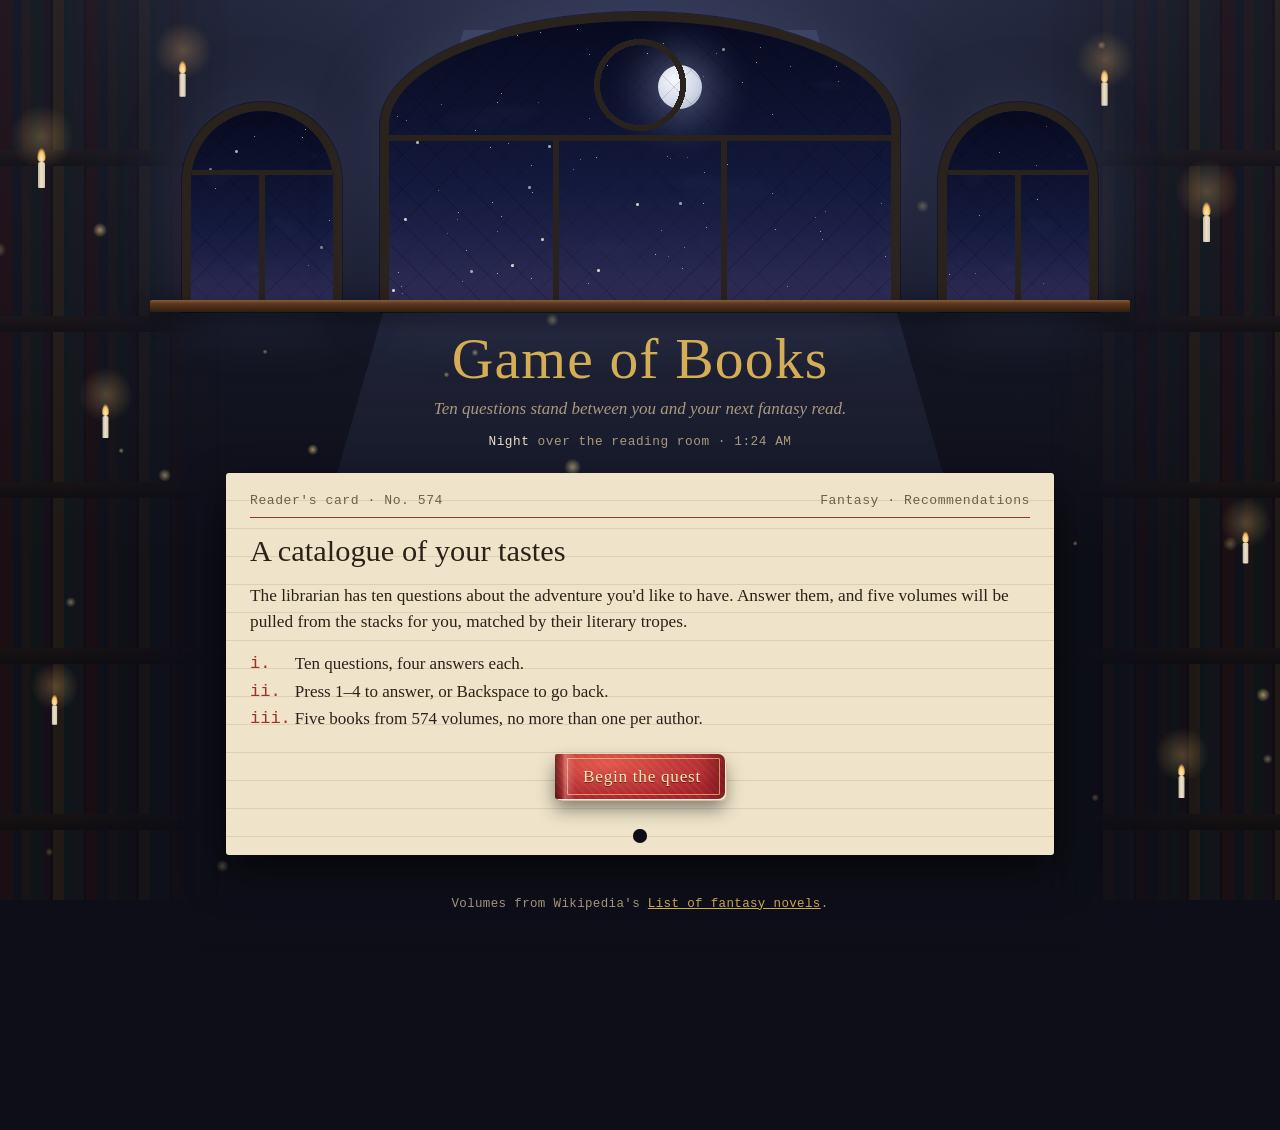
==== commit 1536e437: "Style buttons as colourful cloth-bound books Buttons now share the recommended books' look: bright c" ====
--- a/results.html
+++ b/results.html
@@ -24,12 +24,12 @@
 
     <p id="status" class="status" aria-live="polite">Searching the stacks…</p>
     <div class="bookcase" id="case" hidden></div>
-    <p class="all-row"><button id="open-all" class="btn" type="button" hidden>Draw out every card</button></p>
+    <p class="all-row"><button id="open-all" class="btn violet" type="button" hidden>Draw out every card</button></p>
     <ol id="books" class="recs"></ol>
 
     <div class="actions">
-      <a class="btn solid" href="./">Play again</a>
-      <button id="share" class="btn" type="button">Copy link to this list</button>
+      <a class="btn crimson" href="./">Play again</a>
+      <button id="share" class="btn teal" type="button">Copy link to this list</button>
     </div>
   </main>
 
--- a/css/styles.css
+++ b/css/styles.css
@@ -139,18 +139,33 @@
 .orn { color: var(--gilt-dim); }
 
 /* ---------- buttons ---------- */
+/* Buttons are small cloth-bound books, matching the recommended covers. */
 .btn {
-  display: inline-flex; align-items: center; justify-content: center; gap: 8px;
-  font-family: var(--f-mono); font-size: .85rem; letter-spacing: .1em; text-transform: uppercase; text-decoration: none;
-  padding: .6rem 1.1rem; border-radius: 3px; cursor: pointer;
-  background: rgba(0,0,0,.28); border: 1px solid var(--gilt-dim); color: var(--gilt);
-}
-.btn:hover { border-color: var(--gilt); color: var(--parch); }
-.btn.solid { background: var(--gilt); border-color: var(--gilt); color: var(--night); }
-.btn.solid:hover { background: #e2bf6c; color: var(--night); }
-.btn.ink { background: var(--card-ink); border-color: var(--card-ink); color: var(--card); }
-.btn.ink:hover { background: var(--stamp); border-color: var(--stamp); color: var(--card-hi); }
-.btn[disabled] { opacity: .35; cursor: default; }
+  --b: #1d4b98; --bh: #4f8ad9;
+  position: relative; display: inline-flex; align-items: center; justify-content: center; gap: 8px;
+  font-family: var(--f-display); font-size: 1.08rem; letter-spacing: .04em; line-height: 1.1; text-decoration: none;
+  padding: .8rem 1.5rem .8rem 1.75rem; border: 0; border-radius: 2px 7px 7px 2px; cursor: pointer;
+  color: #fbe9b4; text-shadow: 0 1px 0 rgba(0,0,0,.45);
+  background:
+    linear-gradient(90deg, rgba(0,0,0,.45) 0, rgba(0,0,0,.15) 4%, rgba(255,255,255,.22) 6%, rgba(255,255,255,0) 12%, rgba(0,0,0,0) 85%, rgba(0,0,0,.25) 100%),
+    repeating-linear-gradient(45deg, rgba(255,255,255,.04) 0 2px, transparent 2px 6px),
+    radial-gradient(ellipse at 30% 20%, var(--bh), var(--b) 75%);
+  box-shadow: 2px 2px 0 -1px var(--card-hi), 4px 4px 0 -2px var(--card-rule), 0 10px 18px rgba(0,0,0,.45);
+  transition: transform .18s ease, filter .18s ease, box-shadow .18s ease;
+}
+.btn::before { /* gilt frame stamped on the cover */
+  content: ""; position: absolute; inset: 4px 5px 4px 12px; border: 1px solid rgba(240,214,140,.65); border-radius: 1px; pointer-events: none;
+}
+.btn:hover { transform: translateY(-3px) rotate(-1deg); filter: brightness(1.12); color: #fff3cf; }
+.btn:active { transform: translateY(0); box-shadow: 1px 1px 0 -1px var(--card-hi), 2px 2px 0 -2px var(--card-rule), 0 4px 10px rgba(0,0,0,.45); }
+.btn:focus-visible { outline: 2px solid var(--gilt); outline-offset: 5px; }
+.btn[disabled] { opacity: .4; cursor: default; transform: none; filter: none; }
+.btn.crimson { --b: #a8242c; --bh: #e2584b; }
+.btn.emerald { --b: #1d7149; --bh: #43b57c; }
+.btn.sapphire { --b: #1d4b98; --bh: #4f8ad9; }
+.btn.amber { --b: #b8691a; --bh: #f0ad4a; }
+.btn.violet { --b: #642a8a; --bh: #a463cc; }
+.btn.teal { --b: #11706f; --bh: #3fb6ae; }
 .linkbtn {
   background: none; border: 0; padding: .3rem 0; cursor: pointer;
   font-family: var(--f-mono); font-size: .8rem; letter-spacing: .06em; text-transform: uppercase;
@@ -190,7 +205,7 @@
 /* intro card */
 .intro .lead { font-size: 1.08rem; }
 .intro .rules { list-style: none; padding: 0; margin: 0 0 1.4rem; display: grid; gap: 2px; }
-.intro .rules li { display: grid; grid-template-columns: 2.2rem 1fr; }
+.intro .rules li { display: grid; grid-template-columns: 2.8rem 1fr; }
 .intro .rules b { font-family: var(--f-mono); font-weight: 400; color: var(--stamp); }
 .intro .go { text-align: center; }
 
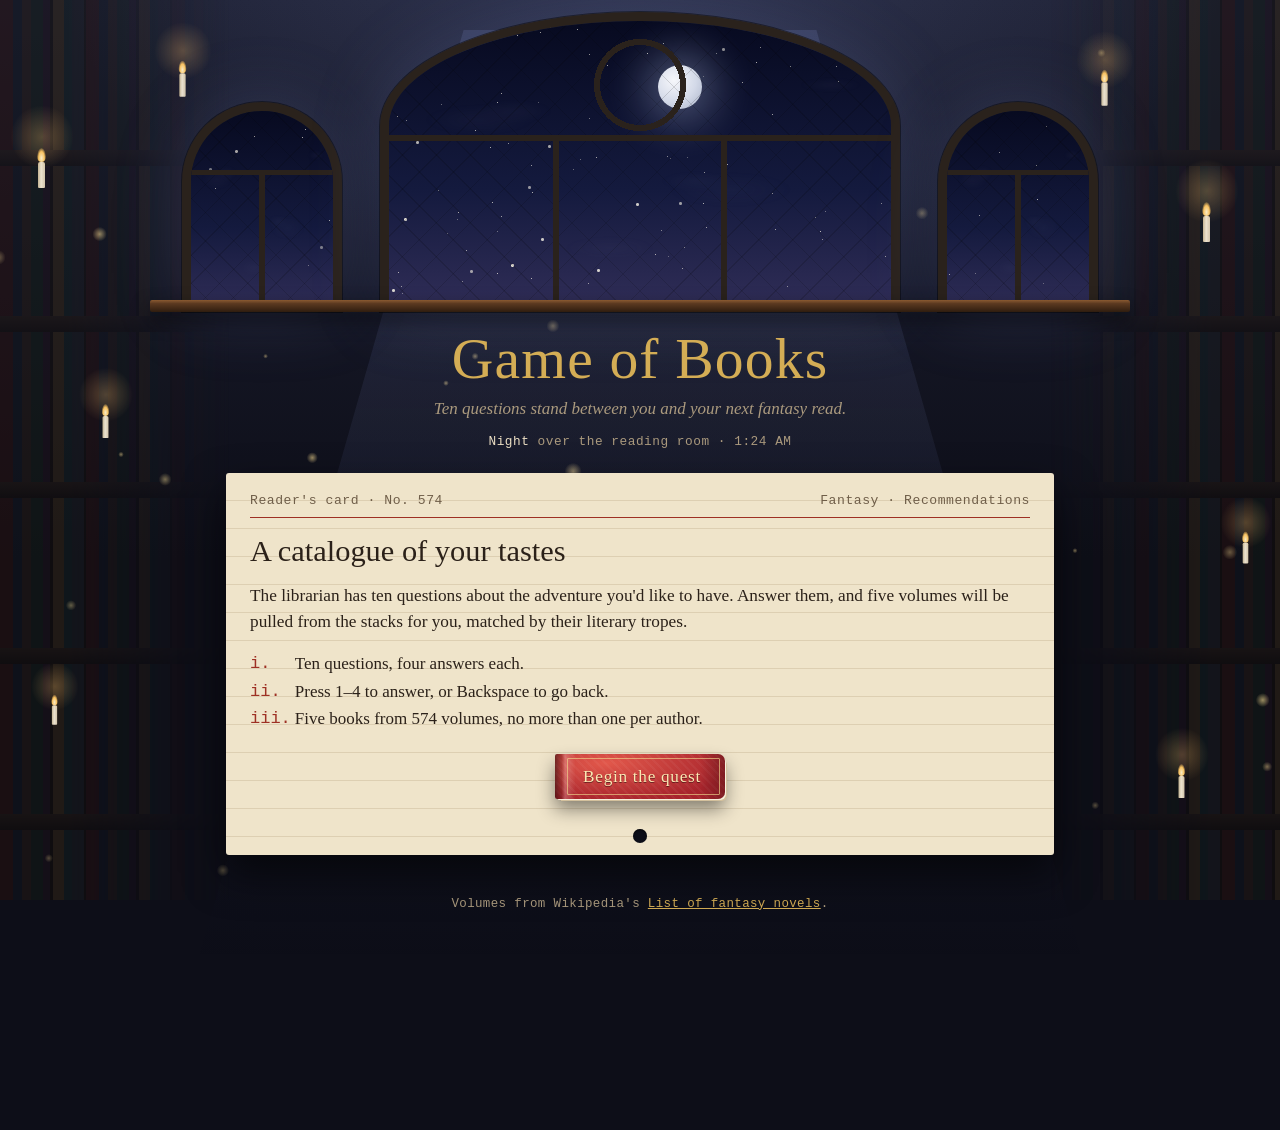
==== commit 59a5fc6a: "Fix books rendering as grey boxes from a stale cached stylesheet The book buttons were showing the b" ====
--- a/results.html
+++ b/results.html
@@ -9,7 +9,7 @@
   <link rel="preconnect" href="https://fonts.googleapis.com">
   <link rel="preconnect" href="https://fonts.gstatic.com" crossorigin>
   <link rel="stylesheet" href="https://fonts.googleapis.com/css2?family=Alegreya:ital,wght@0,400;0,500;0,700;1,400&family=Cutive+Mono&family=IM+Fell+English+SC&family=IM+Fell+English:ital@0;1&display=swap">
-  <link rel="stylesheet" href="css/styles.css">
+  <link rel="stylesheet" href="css/styles.css?v=20261101-2">
 </head>
 <body>
   <main class="wrap">
@@ -37,8 +37,8 @@
     Volumes from Wikipedia's <a href="https://en.wikipedia.org/wiki/List_of_fantasy_novels">List of fantasy novels</a>.
   </footer>
 
-  <script src="js/room.js"></script>
-  <script src="js/quiz.js"></script>
-  <script src="js/results.js"></script>
+  <script src="js/room.js?v=20261101-2"></script>
+  <script src="js/quiz.js?v=20261101-2"></script>
+  <script src="js/results.js?v=20261101-2"></script>
 </body>
 </html>
--- a/css/styles.css
+++ b/css/styles.css
@@ -288,7 +288,7 @@
 
 /* left: a colourful cloth-bound book, front cover facing out */
 .tome {
-  position: relative; width: 190px; aspect-ratio: 2 / 3; justify-self: center;
+  position: relative; display: block; width: 190px; aspect-ratio: 2 / 3; justify-self: center;
   border-radius: 3px 9px 9px 3px; padding: 12px 12px 12px 20px;
   background:
     linear-gradient(90deg, rgba(0,0,0,.45) 0, rgba(0,0,0,.15) 5%, rgba(255,255,255,.22) 7%, rgba(255,255,255,0) 11%, rgba(0,0,0,0) 80%, rgba(0,0,0,.25) 100%),
@@ -301,7 +301,7 @@
 }
 .tome-btn {
   position: relative; z-index: 2; justify-self: center; display: block; margin: 8px 0 0;
-  background: none; border: 0; padding: 0; cursor: pointer; border-radius: 6px;
+  -webkit-appearance: none; appearance: none; background: none; border: 0; padding: 0; cursor: pointer; border-radius: 6px; color: inherit;
 }
 .tome-btn:focus-visible { outline: 2px solid var(--gilt); outline-offset: 8px; }
 .tome-btn .tome { display: block; z-index: 1; }
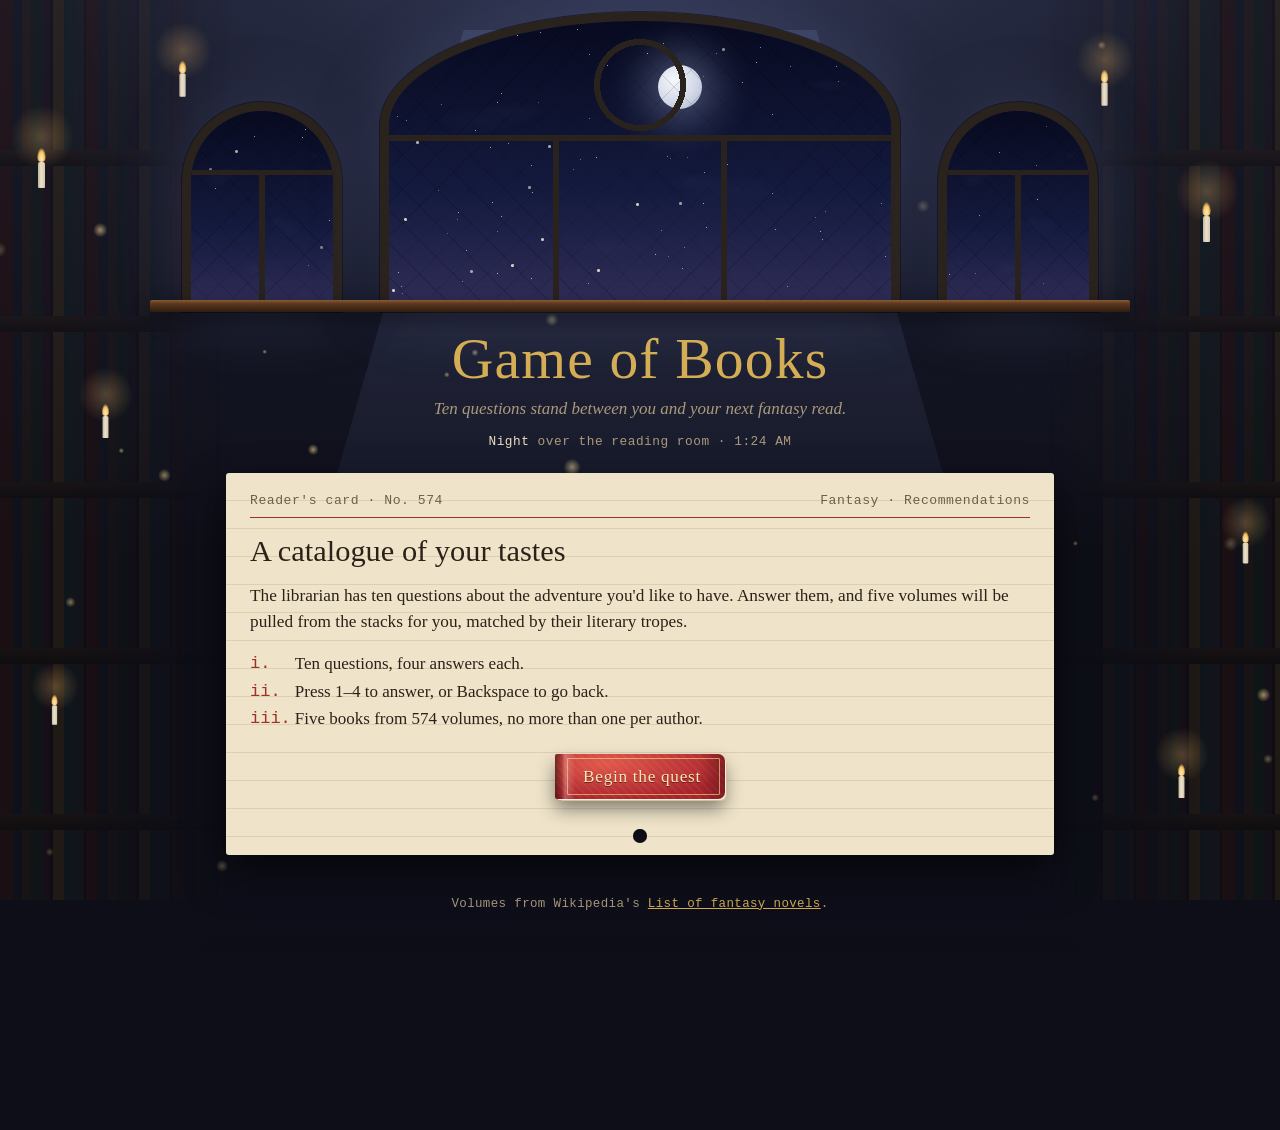
==== commit d92ecbfb: "Show a synopsis of each novel beside its closed book Replace the 'Open the book' hint with the openi" ====
--- a/results.html
+++ b/results.html
@@ -9,7 +9,7 @@
   <link rel="preconnect" href="https://fonts.googleapis.com">
   <link rel="preconnect" href="https://fonts.gstatic.com" crossorigin>
   <link rel="stylesheet" href="https://fonts.googleapis.com/css2?family=Alegreya:ital,wght@0,400;0,500;0,700;1,400&family=Cutive+Mono&family=IM+Fell+English+SC&family=IM+Fell+English:ital@0;1&display=swap">
-  <link rel="stylesheet" href="css/styles.css?v=20261101-2">
+  <link rel="stylesheet" href="css/styles.css?v=20261101-3">
 </head>
 <body>
   <main class="wrap">
@@ -37,8 +37,8 @@
     Volumes from Wikipedia's <a href="https://en.wikipedia.org/wiki/List_of_fantasy_novels">List of fantasy novels</a>.
   </footer>
 
-  <script src="js/room.js?v=20261101-2"></script>
-  <script src="js/quiz.js?v=20261101-2"></script>
-  <script src="js/results.js?v=20261101-2"></script>
+  <script src="js/room.js?v=20261101-3"></script>
+  <script src="js/quiz.js?v=20261101-3"></script>
+  <script src="js/results.js?v=20261101-3"></script>
 </body>
 </html>
--- a/css/styles.css
+++ b/css/styles.css
@@ -322,7 +322,12 @@
 .card-hint {
   align-self: center; margin: 0; color: var(--muted); font-style: italic; transition: opacity .25s;
 }
-.card-hint::before { content: "← "; color: var(--gilt-dim); font-style: normal; }
+.synopsis { max-width: 62ch; border-left: 2px solid var(--gilt-dim); padding: 2px 0 2px 20px; font-style: normal; }
+.syn-k { margin: 0 0 6px; font-family: var(--f-mono); font-size: .74rem; letter-spacing: .1em; text-transform: uppercase; color: var(--gilt); }
+.syn-text { margin: 0; color: var(--parch); font-size: 1.05rem; line-height: 1.6; }
+.syn-text.loading { color: var(--muted); font-style: italic; }
+.syn-src { margin: 8px 0 0; font-family: var(--f-mono); font-size: .76rem; letter-spacing: .04em; }
+.syn-src:empty { display: none; }
 .rec.open .card-hint, .rec.closing .card-hint { opacity: 0; pointer-events: none; }
 
 /* the card slides out from behind the book, overshoots a touch, and settles */
@@ -392,8 +397,7 @@
   .win.side { display: none; }
   .rec { grid-template-columns: minmax(0, 1fr); gap: 18px; --from-x: 0px; --from-y: -230px; --origin: top center; }
   .card-slot { min-height: 0; }
-  .card-hint { text-align: center; }
-  .card-hint::before { content: "↑ "; }
+  .synopsis { justify-self: stretch; }
   .tome { width: 160px; }
   .tome-title { font-size: 1.15rem; }
 }
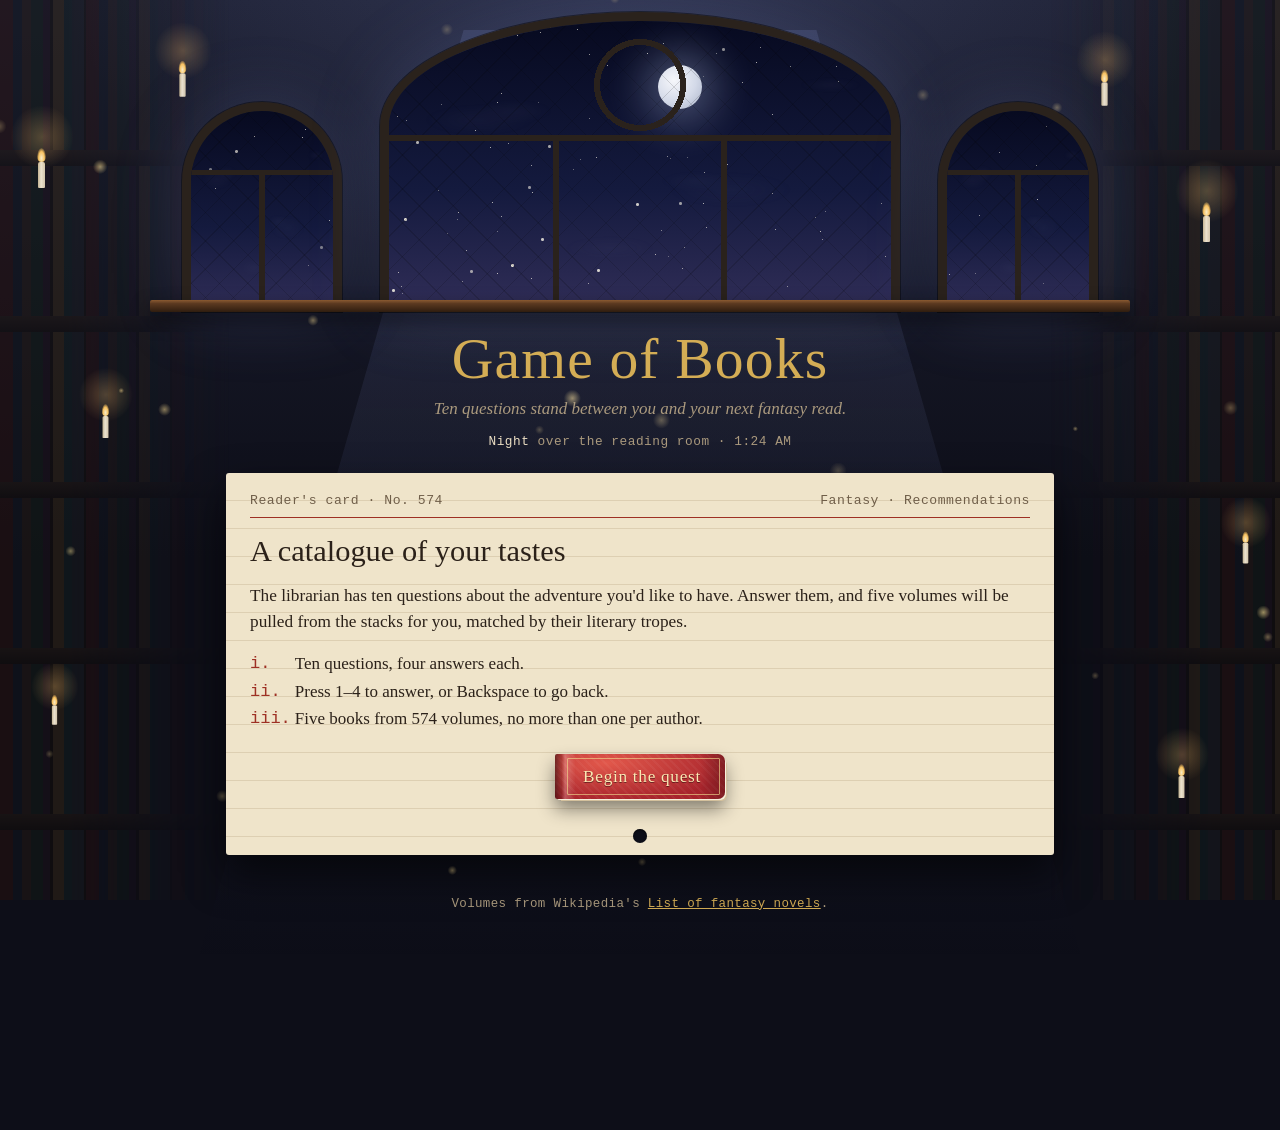
==== commit cf42b743: "Fix review findings in the quiz, results and backdrop - game.js: unlock the quiz when Back restores " ====
--- a/results.html
+++ b/results.html
@@ -9,7 +9,7 @@
   <link rel="preconnect" href="https://fonts.googleapis.com">
   <link rel="preconnect" href="https://fonts.gstatic.com" crossorigin>
   <link rel="stylesheet" href="https://fonts.googleapis.com/css2?family=Alegreya:ital,wght@0,400;0,500;0,700;1,400&family=Cutive+Mono&family=IM+Fell+English+SC&family=IM+Fell+English:ital@0;1&display=swap">
-  <link rel="stylesheet" href="css/styles.css?v=20261101-3">
+  <link rel="stylesheet" href="css/styles.css?v=20261101-4">
 </head>
 <body>
   <main class="wrap">
@@ -37,8 +37,8 @@
     Volumes from Wikipedia's <a href="https://en.wikipedia.org/wiki/List_of_fantasy_novels">List of fantasy novels</a>.
   </footer>
 
-  <script src="js/room.js?v=20261101-3"></script>
-  <script src="js/quiz.js?v=20261101-3"></script>
-  <script src="js/results.js?v=20261101-3"></script>
+  <script src="js/quiz.js?v=20261101-4"></script>
+  <script src="js/room.js?v=20261101-4"></script>
+  <script src="js/results.js?v=20261101-4"></script>
 </body>
 </html>
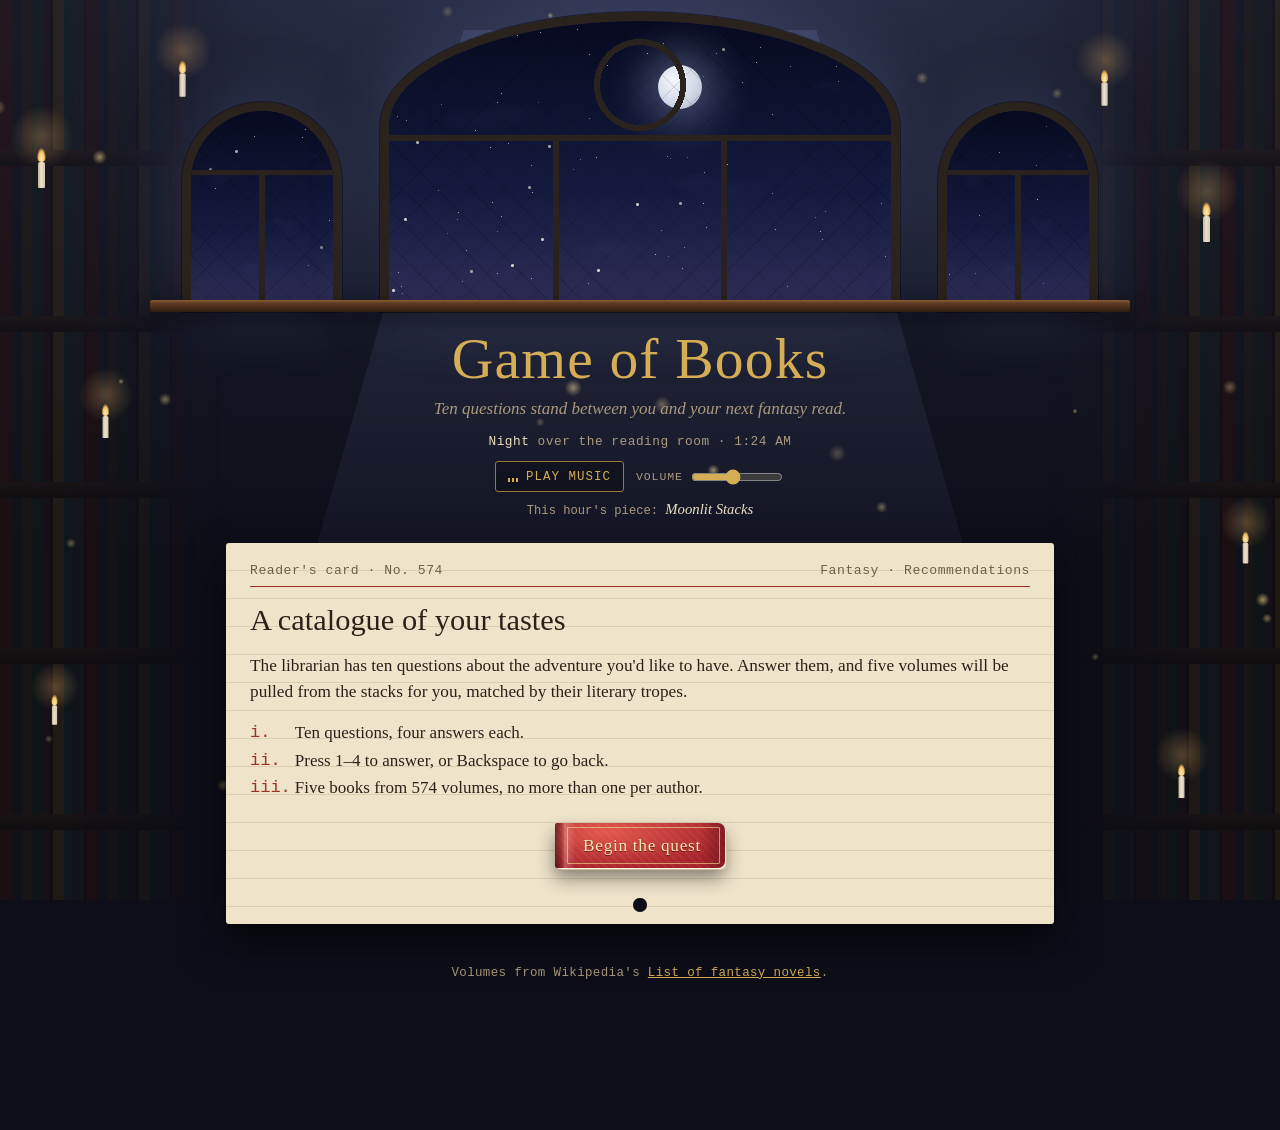
==== commit 41566c92: "Add the Reading Room soundtrack to both pages Port the Fantasy Reading Room's generative Web Audio m" ====
--- a/results.html
+++ b/results.html
@@ -9,13 +9,18 @@
   <link rel="preconnect" href="https://fonts.googleapis.com">
   <link rel="preconnect" href="https://fonts.gstatic.com" crossorigin>
   <link rel="stylesheet" href="https://fonts.googleapis.com/css2?family=Alegreya:ital,wght@0,400;0,500;0,700;1,400&family=Cutive+Mono&family=IM+Fell+English+SC&family=IM+Fell+English:ital@0;1&display=swap">
-  <link rel="stylesheet" href="css/styles.css?v=20261101-4">
+  <link rel="stylesheet" href="css/styles.css?v=20261101-5">
 </head>
 <body>
   <main class="wrap">
     <header class="masthead">
       <h1><a href="./">Game of Books</a></h1>
       <p class="skytime" id="skytime"></p>
+      <div class="music" role="group" aria-label="Music">
+        <button class="mbtn" id="musicBtn" type="button" aria-pressed="false"><span class="eq" aria-hidden="true"><i></i><i></i><i></i></span><span id="musicLbl">Play music</span></button>
+        <label class="volume">Volume<input type="range" id="vol" min="0" max="100" value="45"></label>
+        <p class="mnow" id="musicNow" aria-live="polite"></p>
+      </div>
     </header>
 
     <h2 class="panel-h">Your Reading List</h2>
@@ -37,8 +42,9 @@
     Volumes from Wikipedia's <a href="https://en.wikipedia.org/wiki/List_of_fantasy_novels">List of fantasy novels</a>.
   </footer>
 
-  <script src="js/quiz.js?v=20261101-4"></script>
-  <script src="js/room.js?v=20261101-4"></script>
-  <script src="js/results.js?v=20261101-4"></script>
+  <script src="js/quiz.js?v=20261101-5"></script>
+  <script src="js/room.js?v=20261101-5"></script>
+  <script src="js/music.js?v=20261101-5"></script>
+  <script src="js/results.js?v=20261101-5"></script>
 </body>
 </html>
--- a/css/styles.css
+++ b/css/styles.css
@@ -138,6 +138,25 @@
 .skytime b { color: var(--parch); font-weight: 400; }
 .orn { color: var(--gilt-dim); }
 
+/* ---------- soundtrack controls (from the Reading Room) ---------- */
+.music { display: flex; flex-wrap: wrap; align-items: center; justify-content: center; gap: 6px 12px; margin: 10px 0 0; }
+.mbtn {
+  display: inline-flex; align-items: center; gap: 8px; cursor: pointer;
+  background: rgba(0,0,0,.28); border: 1px solid var(--gilt-dim); color: var(--gilt); border-radius: 3px;
+  padding: .32rem .75rem; font-family: var(--f-mono); font-size: .78rem; letter-spacing: .08em; text-transform: uppercase;
+}
+.mbtn:hover { border-color: var(--gilt); }
+.eq { display: inline-flex; gap: 2px; align-items: flex-end; height: 11px; }
+.eq i { width: 2px; height: 4px; background: currentColor; }
+.mbtn[aria-pressed="true"] .eq i { animation: eq .9s ease-in-out infinite alternate; }
+.eq i:nth-child(2) { animation-delay: -.3s; }
+.eq i:nth-child(3) { animation-delay: -.6s; }
+@keyframes eq { from { height: 3px; } to { height: 11px; } }
+.volume { display: inline-flex; align-items: center; gap: 6px; font-family: var(--f-mono); font-size: .72rem; letter-spacing: .08em; text-transform: uppercase; color: var(--muted); }
+.volume input { width: 92px; accent-color: var(--gilt); }
+.mnow { flex-basis: 100%; margin: 0; font-family: var(--f-mono); font-size: .76rem; color: var(--muted); }
+.mnow i { font-family: var(--f-title); font-size: .92rem; color: var(--parch); }
+
 /* ---------- buttons ---------- */
 /* Buttons are small cloth-bound books, matching the recommended covers. */
 .btn {
